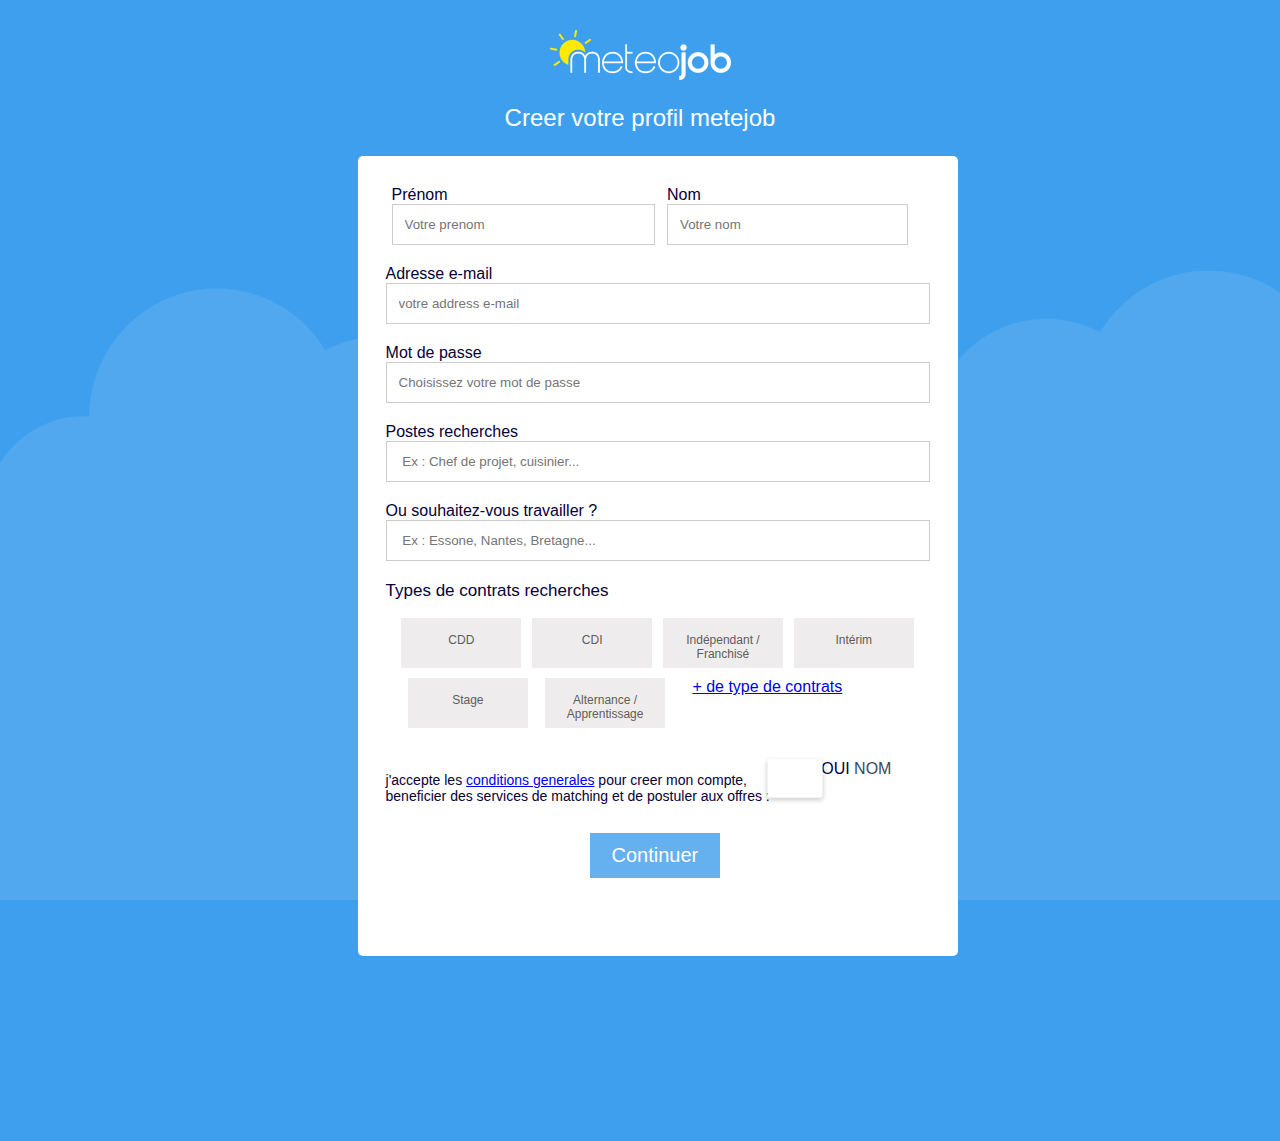
==== index.html @ 71599a5b "amelioration du code" ====
<!DOCTYPE html>
<html lang="fr" dir="ltr">
  <head>
    <link rel="stylesheet" href="css/style.css">
    <meta charset="utf-8">
    <title>metejob</title>
  </head>

  <body>
        <div class="row">

            <div class="col-75">

              <div class="logo">
              <img src="img/logo-white.png" alt="logo" >
              </div>

              <h2>Creer votre profil metejob</h2>

              <div class="contener">
                <form class="" action="index.html" method="post">
                  <div class="row">
                    <div class="col-58">
                      <h3></h3>

          <div class="ron">
              <div class="col-50">
                <label for="prenom">Prénom</label>
                <input type="text" id="prenom" name="prenom" placeholder="Votre prenom" required>
              </div>
              <div class="col-50">
                <label for="nom">Nom</label>
                <input type="text" id="nom" name="nom" placeholder="Votre nom" required>
              </div>
          </div>

          <label for="mail">Adresse e-mail</label>
          <input type="text" id="mail" name="mail" placeholder="votre address e-mail" required>
          <label for="password">Mot de passe</label>
          <input type="text" id="password" name="password" placeholder="Choisissez votre mot de passe" required>
          <label for="poste">Postes recherches</label>
          <input type="text" id="poste" name="poste" placeholder=" Ex : Chef de projet, cuisinier..." required>
          <label for="travail">Ou souhaitez-vous travailler ? </label>
          <input type="text" id="travail" name="travail" placeholder=" Ex : Essone, Nantes, Bretagne..." required>



        </div>

        <h3>Types de contrats recherches</h3>
<div class="col">
          
          <div>
            <label for="">
                <input type="checkbox" name="
                " >
                <span class="liste">CDD</span>
            </label>
        
    </div>

    <div>
        <label for="">
            <input type="checkbox" name="
            " >
            <span class="liste">CDI</span>
        </label>
    
</div>

<div>
    <label for="">
        <input type="checkbox" name="
        " >
        <span class="liste">Indépendant / <br> Franchisé</span>
    </label>

</div>

<div>
  <label for="">
      <input type="checkbox" name="
      " >
      <span class="liste3">Intérim</span>
  </label>

</div>


<div>
<label for="">
  <input type="checkbox" name="
  " >
  <span class="liste">Stage</span>
</label>

</div>

<div>
<label for="">
<input type="checkbox" name="
" >
<span class="liste">Alternance / <br> Apprentissage</span>
</label>

</div>

  <div class="plusde">
  <a href="#">+ de type de contrats</a>
  </div>


</div>


          <div class="contrat">
            <div class="condition"> <p>j'accepte les <a href="#">conditions generales</a> pour creer mon compte, <br> 
              beneficier des services de matching et de postuler aux offres : </p>
              
             </div>
             <div class="toggleBox">
              <div class="toggle">
                <input type="checkbox" class="a">
                <label for="" class="onbtn">OUI</label>
                <label for="" class="ofbtn">NOM</label>
              </div>
            
          </div>

            

          </div>
 

        </div>
        <div class="envoi">
          <input type="submit"  value="Continuer">

        </div>

                  </div>
                 

                </form>

              </div>

            </div>

        </div>
  </body>
</html>
---- css/style.css ----
body{
  font-family: sans-serif;
  margin: 0;
  padding: 0;
  background-color: rgb(62, 159, 238);
  background-image: url(../img/bg-clouds.png);
  background-attachment: fixed;
  color: rgb(6, 0, 56);
}
h2{

  text-align: center;
  margin-bottom: 5px;
  color: #fff;
  font-weight: 500;
}
*{
  box-sizing: border-box;

}
.row{
  display: -ms-flexbox;
  display: flex;
  -ms-flex-wrap: wrap;
  flex-wrap: wrap;
  margin: 0 10px;



}
.col-5O{
  -ms-flex: 50%;
  flex: 50%;
}
.col-75{
  -ms-flex: 75%;
  flex: 75%;
}
.col-50, .col-75{
  padding: 0 16px;
}
.contener{
  background-color: #fff;
  padding: 13px 18px 13px 18px;
  
  border-radius: 5px;
  height: 800px;
width: 600px;
margin: 2% 27% 15%;

}

input[type=text]{
  width: 100%;
  margin-bottom: 20px;
  padding: 12px;
  border: 1px solid #ccc;
}
.ron{
  display: inline-flex;
}

.ron .col-50{
  margin:0 -10px;
}
h3{ font-size: 17px;
  font-weight: normal;
  margin-top: 0px;
}
.col{
  display: flex;
  flex-wrap: wrap;
 

}
input[type=checkbox]{
  width: 40px;
  background-color: rgb(97, 158, 228);
  
}
.col label input{
  width: 100px;
  background-color: rgb(119, 163, 243);
}
.contrat{
  display: flex;
  margin-top: 20px;
  align-content: space-around;
}
.condition p{
  font-weight: 500;
  font-size: 14px;
}
input[type=submit]{
  width: 130px;
  height: 45px;
  padding: 5px 2px;
  background-color: rgb(101, 177, 240);
  border: none;
  font-size: 15px;
  margin: 0 38%;
  color: #fff;

  
}
.envoi {
  font-weight: bold;
  margin-top: 15px;

}
.logo{
  text-align: center;
  margin-top: 30px;
  position: relative;
}
.col div label{
  cursor: pointer;
}
.col div label input[type="checkbox"]{
  display: none;
}
.col{
  margin: 0 5px;
  justify-content: space-around;
  flex-wrap: wrap;
  justify-content: flex-start;
  justify-content: space-evenly;
  align-content: center;

}
.col div label span{
  position: relative;
  display: inline-block;
  background: #eeecec;
  padding: 15px 10px;
  color: rgb(94, 92, 92);
  /*text-shadow: 0 1px 4px rgba(0, 0, 0, .5);*/
  font-size: 12px;
  transition: 0.4s;
  user-select: none;
  overflow: hidden;
  height: 50px;
  width: 120px;
  text-align: center;
  margin-bottom: 6px;

  
}
.col-2{
  display: flex;
  justify-content: space-around;
  flex-wrap: wrap;
  width: 100%;
}
.col-2 div label:first-child{
  margin-left: -45px;
}
.col-2 > div label:nth-of-type(2){
  margin-left: -45px;

}

.plusde label span input[type="checkbox"]{
  box-shadow: none;
  font-size: 20px;
}
.col-2 .liste2 a{
  background: none;
}
.col div label span a{
  font-size: 12px;
  font-weight: bold;
  
}
.col-2 div label span:nth-last-child(3){
border: none;
}
.plusde a{
  margin-left: 10px;
  margin-right: 65px;
  margin-top: 50px;
  
}
.envoi input[type="submit"]{
  cursor: pointer;
  font-size: 20px;
}

.col div label input:checked{
  background: red;
}

.bouttonbox input[type="checkbox"]{
  width: 100px;
  height: 40;
  background: red;
  -webkit-appearance: none;

}



.bouttonbox input[type="checkbox"] {
  position: relative;
  width: 110px;
  height: 38px;
  background: #bdc3c7;
  -webkit-appearance: none;
  border-radius: 5px;
  outline: none;
  transition: .4s;
  box-shadow: inset 0 0 5px rgba(0, 0, 0, 0.2);
  cursor: pointer;
}

input:checked[type="checkbox"] {
  background: #3498db;
}

input[type="checkbox"]::before {
  z-index: 2;
  position: absolute;
  content: "";
  left: 0;
  width: 50px;
  height: 35px;
  background: #fff;
  border-radius: 5%;
  transform: scale(1.1);
  box-shadow: 0 2px 5px rgba(0, 0, 0, 0.2);
  transition: .4s;
}

input:checked[type="checkbox"]::before {
  left: 59px;
}

.toggle {
  position: relative;
  display: inline;
}



.onbtn {
  bottom: 15px;
  left: 10px;
}

.ofbtn {
  bottom: 15px;
  right: 10px;
  color: #34495e;
}
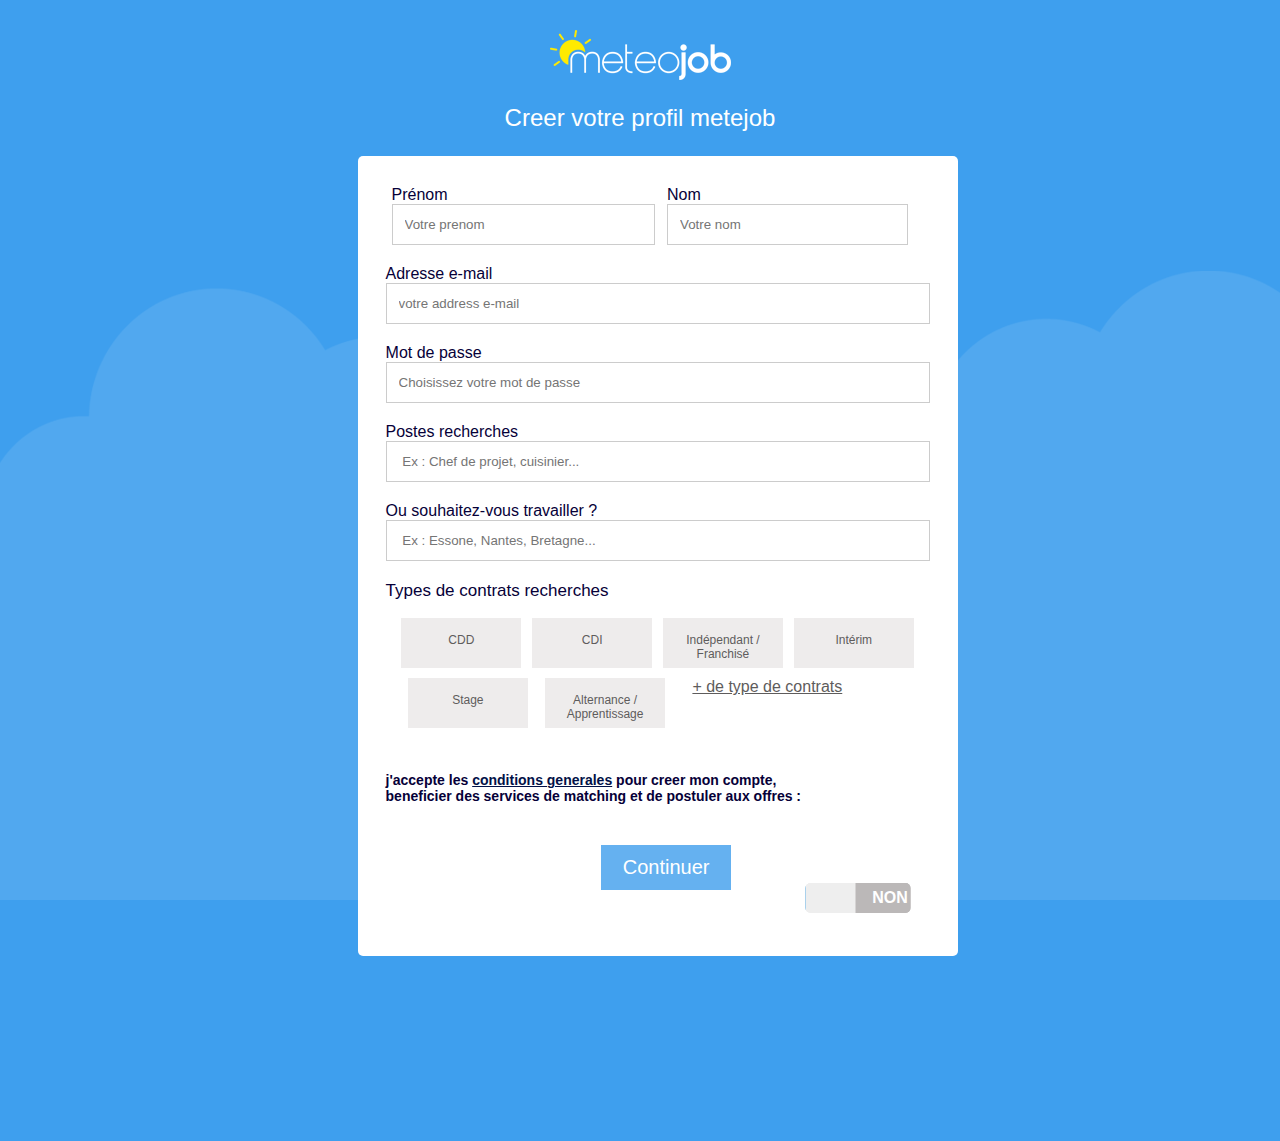
==== commit 983637c5: "ajout du swicth boutton" ====
--- a/index.html
+++ b/index.html
@@ -118,25 +118,32 @@
               beneficier des services de matching et de postuler aux offres : </p>
               
              </div>
-             <div class="toggleBox">
-              <div class="toggle">
-                <input type="checkbox" class="a">
-                <label for="" class="onbtn">OUI</label>
-                <label for="" class="ofbtn">NOM</label>
-              </div>
-            
+     
           </div>
 
             
 
           </div>
+          <div class="checkbox-btn">
+            <input type="checkbox" name="">
+            <div><span class="slide"></span></div>
+      
+            </div>
+
+          <div class="envoi">
+            <input type="submit"  value="Continuer">
+  
+          </div>
+
+          <div class="checkbox-btn">
+            <input type="checkbox" name="">
+            <div><span class="slide"></span></div>
+      
+            </div>
  
 
         </div>
-        <div class="envoi">
-          <input type="submit"  value="Continuer">
-
-        </div>
+       
 
                   </div>
                  
--- a/css/style.css
+++ b/css/style.css
@@ -47,6 +47,10 @@
   height: 800px;
 width: 600px;
 margin: 2% 27% 15%;
+max-width: 600px;
+max-height: 800px;
+min-width: 600px;
+min-height: 800px;
 
 }
 
@@ -90,6 +94,11 @@
 .condition p{
   font-weight: 500;
   font-size: 14px;
+  font-weight: 900;
+}
+.condition a{
+  color: rgb(2, 17, 71);
+  
 }
 input[type=submit]{
   width: 130px;
@@ -98,7 +107,9 @@
   background-color: rgb(101, 177, 240);
   border: none;
   font-size: 15px;
-  margin: 0 38%;
+  margin-top: 2%;
+  margin-bottom: 10px;
+  margin-left: 40%;
   color: #fff;
 
   
@@ -178,7 +189,8 @@
 .plusde a{
   margin-left: 10px;
   margin-right: 65px;
-  margin-top: 50px;
+  margin-top: 80px;
+  color: rgb(94, 92, 92);
   
 }
 .envoi input[type="submit"]{
@@ -200,60 +212,84 @@
 
 
 
-.bouttonbox input[type="checkbox"] {
-  position: relative;
-  width: 110px;
-  height: 38px;
-  background: #bdc3c7;
-  -webkit-appearance: none;
+.checkbox-btn{
+  position: absolute;  
+  top: 50%;
+  left: 50%;
+  transform: translate(-50%, -50%);
+  width: 105px;
+  height: 30px;
+  margin-top: 35%;
+  margin-left: 17%;
+  
+  
+}
+.checkbox-btn input{
+  position: absolute;
+  top: 0;
+  left: 0;
+  width: 100%;
+  height: 100%;
+  display: block;
+  cursor: pointer;
+  opacity: 0;
+  z-index: 1;
+}
+.checkbox-btn div{
+  position: absolute;
+  top: 0;
+  left: 0;
+  width: 100%;
+  height: 100%;
+  
   border-radius: 5px;
-  outline: none;
-  transition: .4s;
-  box-shadow: inset 0 0 5px rgba(0, 0, 0, 0.2);
-  cursor: pointer;
-}
-
-input:checked[type="checkbox"] {
+  
+  overflow: hidden;
+  
+}
+
+.checkbox-btn div .slide{
+  position: absolute;
+  top: 0;
+  left: 0;
+  width: 60px;
+  height: 50px;
+  background: rgb(238, 238, 238);
+  transition: 0.5s;
+}
+.checkbox-btn input:checked + div .slide{
+  transform: translateX(60px);
+}
+
+.checkbox-btn .slide:before{
+  content: 'OUI';
+  position: absolute;
+  top: 0;
+  left: -60px;
+  text-align: center;
+  width: 60px;
+  height: 100%;
   background: #3498db;
-}
-
-input[type="checkbox"]::before {
-  z-index: 2;
-  position: absolute;
-  content: "";
-  left: 0;
-  width: 50px;
-  height: 35px;
-  background: #fff;
-  border-radius: 5%;
-  transform: scale(1.1);
-  box-shadow: 0 2px 5px rgba(0, 0, 0, 0.2);
-  transition: .4s;
-}
-
-input:checked[type="checkbox"]::before {
-  left: 59px;
-}
-
-.toggle {
-  position: relative;
-  display: inline;
-}
-
-
-
-.onbtn {
-  bottom: 15px;
-  left: 10px;
-}
-
-.ofbtn {
-  bottom: 15px;
-  right: 10px;
-  color: #34495e;
-}
-
-
+  font-weight: 800;
+  color: rgb(255, 255, 255);
+  line-height: 30px;
+}
+.checkbox-btn .slide:after{
+  content: 'NON';
+  position: absolute;
+  top: 0;
+  right: -60px;
+  text-align: center;
+  width: 70px;
+  height: 100%;
+  background: #bbb8b8;
+  font-weight: 800;
+  color: rgb(255, 255, 255);
+  line-height: 30px;
+}
+.checkbox-btn .slide:after:checked{
+  
+}
 
 
 
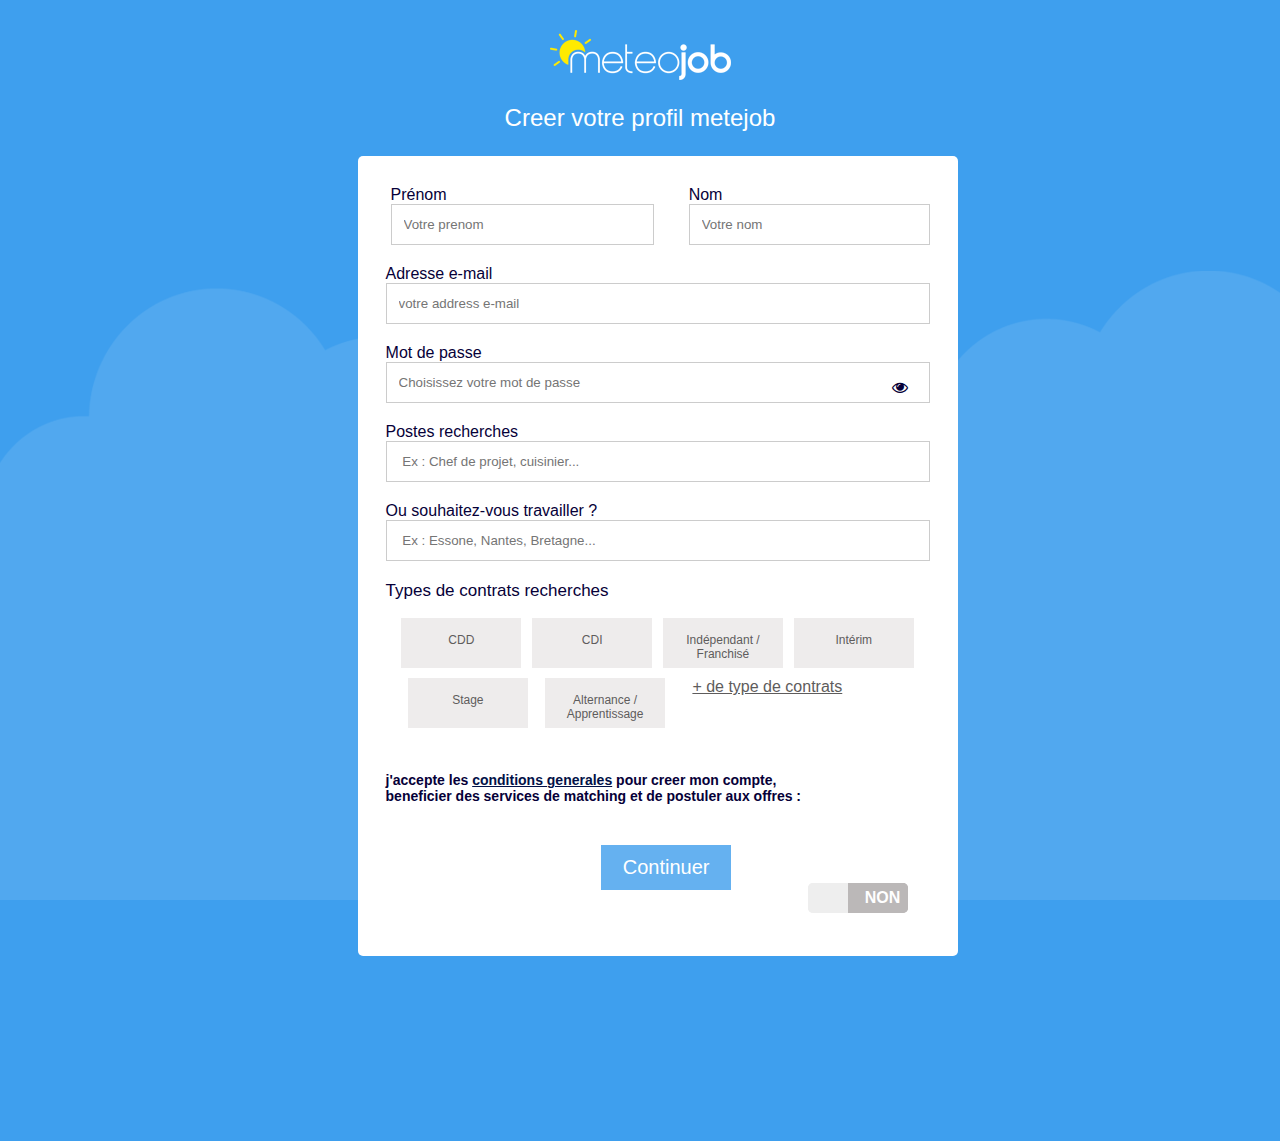
==== commit 28b03969: "ajout de l'icon oeil au password" ====
--- a/index.html
+++ b/index.html
@@ -2,6 +2,7 @@
 <html lang="fr" dir="ltr">
   <head>
     <link rel="stylesheet" href="css/style.css">
+    <link rel="stylesheet" href="https://cdnjs.cloudflare.com/ajax/libs/font-awesome/4.7.0/css/font-awesome.min.css">
     <meta charset="utf-8">
     <title>metejob</title>
   </head>
@@ -28,7 +29,7 @@
                 <label for="prenom">Prénom</label>
                 <input type="text" id="prenom" name="prenom" placeholder="Votre prenom" required>
               </div>
-              <div class="col-50">
+              <div class="col-51">
                 <label for="nom">Nom</label>
                 <input type="text" id="nom" name="nom" placeholder="Votre nom" required>
               </div>
@@ -37,6 +38,7 @@
           <label for="mail">Adresse e-mail</label>
           <input type="text" id="mail" name="mail" placeholder="votre address e-mail" required>
           <label for="password">Mot de passe</label>
+          <i class="fa fa-eye"></i>
           <input type="text" id="password" name="password" placeholder="Choisissez votre mot de passe" required>
           <label for="poste">Postes recherches</label>
           <input type="text" id="poste" name="poste" placeholder=" Ex : Chef de projet, cuisinier..." required>
--- a/css/style.css
+++ b/css/style.css
@@ -65,7 +65,12 @@
 }
 
 .ron .col-50{
-  margin:0 -10px;
+  margin: 0 -11px;
+  right: 40px;
+  
+}
+.ron .col-51{
+  margin-left: 30px;
 }
 h3{ font-size: 17px;
   font-weight: normal;
@@ -217,7 +222,7 @@
   top: 50%;
   left: 50%;
   transform: translate(-50%, -50%);
-  width: 105px;
+  width: 100px;
   height: 30px;
   margin-top: 35%;
   margin-left: 17%;
@@ -252,7 +257,7 @@
   position: absolute;
   top: 0;
   left: 0;
-  width: 60px;
+  width: 50px;
   height: 50px;
   background: rgb(238, 238, 238);
   transition: 0.5s;
@@ -287,8 +292,10 @@
   color: rgb(255, 255, 255);
   line-height: 30px;
 }
-.checkbox-btn .slide:after:checked{
-  
+i{
+  position: absolute;
+  margin-top: 35px;
+  margin-left: 410px;
 }
 
 
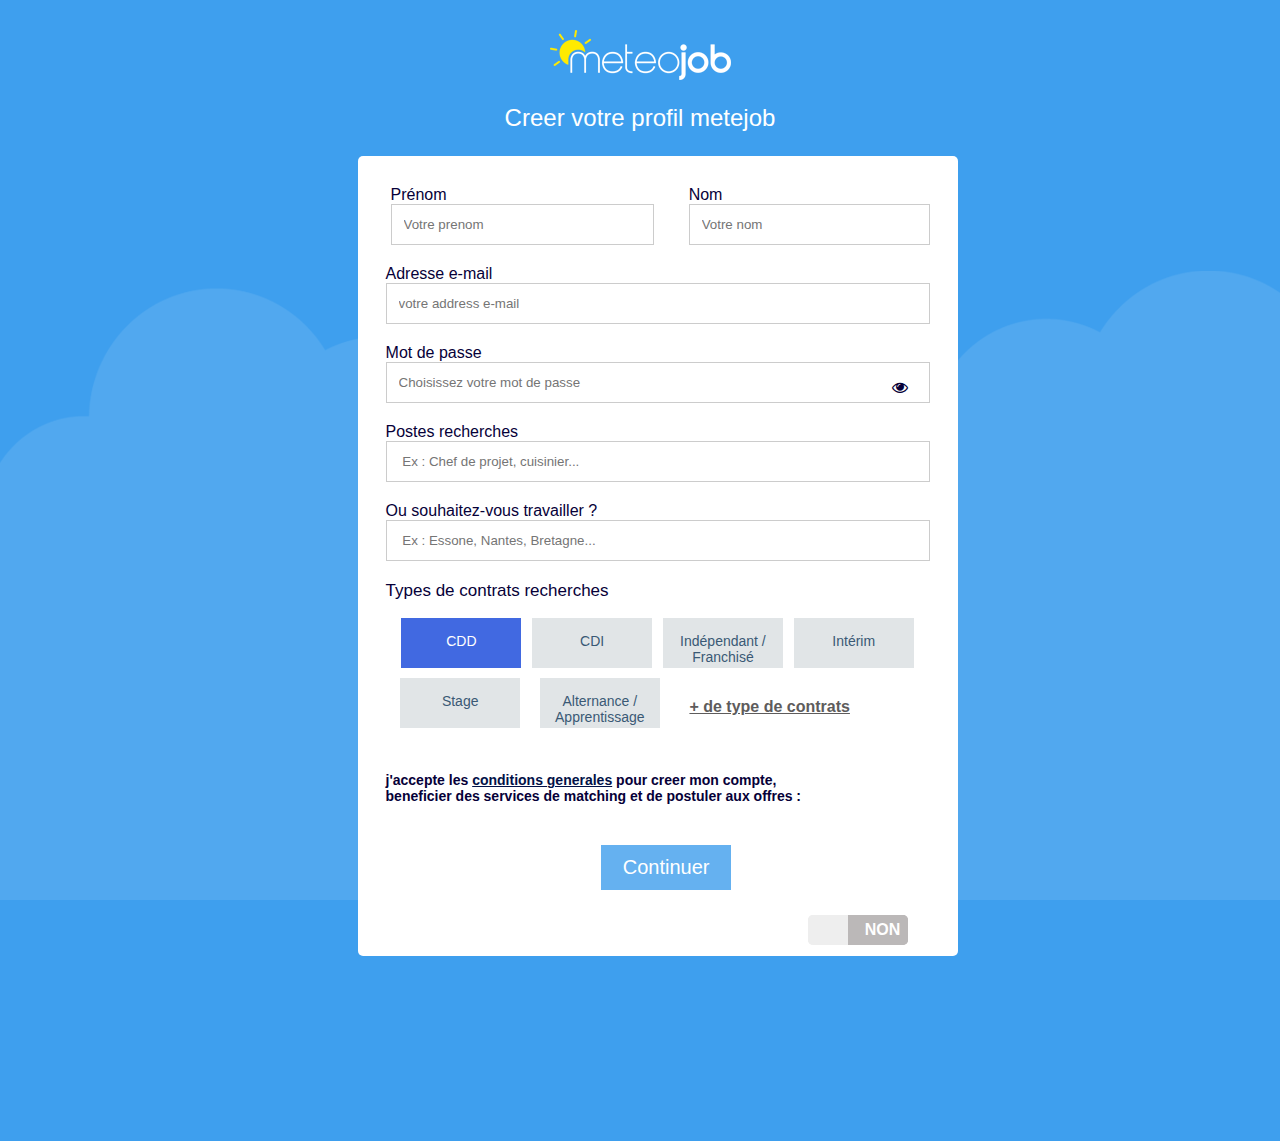
==== commit 72446a75: "ajustement des elements" ====
--- a/index.html
+++ b/index.html
@@ -56,7 +56,7 @@
             <label for="">
                 <input type="checkbox" name="
                 " >
-                <span class="liste">CDD</span>
+                <span class="liste0">CDD</span>
             </label>
         
     </div>
--- a/css/style.css
+++ b/css/style.css
@@ -89,7 +89,7 @@
 }
 .col label input{
   width: 100px;
-  background-color: rgb(119, 163, 243);
+  background-color: rgb(10, 72, 187);
 }
 .contrat{
   display: flex;
@@ -131,9 +131,11 @@
 }
 .col div label{
   cursor: pointer;
+  
 }
 .col div label input[type="checkbox"]{
   display: none;
+  
 }
 .col{
   margin: 0 5px;
@@ -142,16 +144,36 @@
   justify-content: flex-start;
   justify-content: space-evenly;
   align-content: center;
-
-}
+  width: 800px;
+
+}
+
+.col div:nth-child(5){
+
+  margin-right: 10px;
+}
+
+.col div:nth-child(6){
+
+  margin-right: 10px;
+  
+}
+
+.col div:nth-child(7){
+
+  margin-top: 20px;
+  
+  
+}
+
 .col div label span{
   position: relative;
   display: inline-block;
-  background: #eeecec;
+  background: #e1e5e7;
   padding: 15px 10px;
-  color: rgb(94, 92, 92);
+  color: rgb(58, 89, 117);
   /*text-shadow: 0 1px 4px rgba(0, 0, 0, .5);*/
-  font-size: 12px;
+  font-size: 14px;
   transition: 0.4s;
   user-select: none;
   overflow: hidden;
@@ -159,9 +181,15 @@
   width: 120px;
   text-align: center;
   margin-bottom: 6px;
-
-  
-}
+}
+
+.col .liste0{
+  background: royalblue;
+  color: #fff;
+}
+
+
+
 .col-2{
   display: flex;
   justify-content: space-around;
@@ -196,6 +224,7 @@
   margin-right: 65px;
   margin-top: 80px;
   color: rgb(94, 92, 92);
+  font-weight: 900;
   
 }
 .envoi input[type="submit"]{
@@ -224,7 +253,7 @@
   transform: translate(-50%, -50%);
   width: 100px;
   height: 30px;
-  margin-top: 35%;
+  margin-top: 480px;
   margin-left: 17%;
   
   
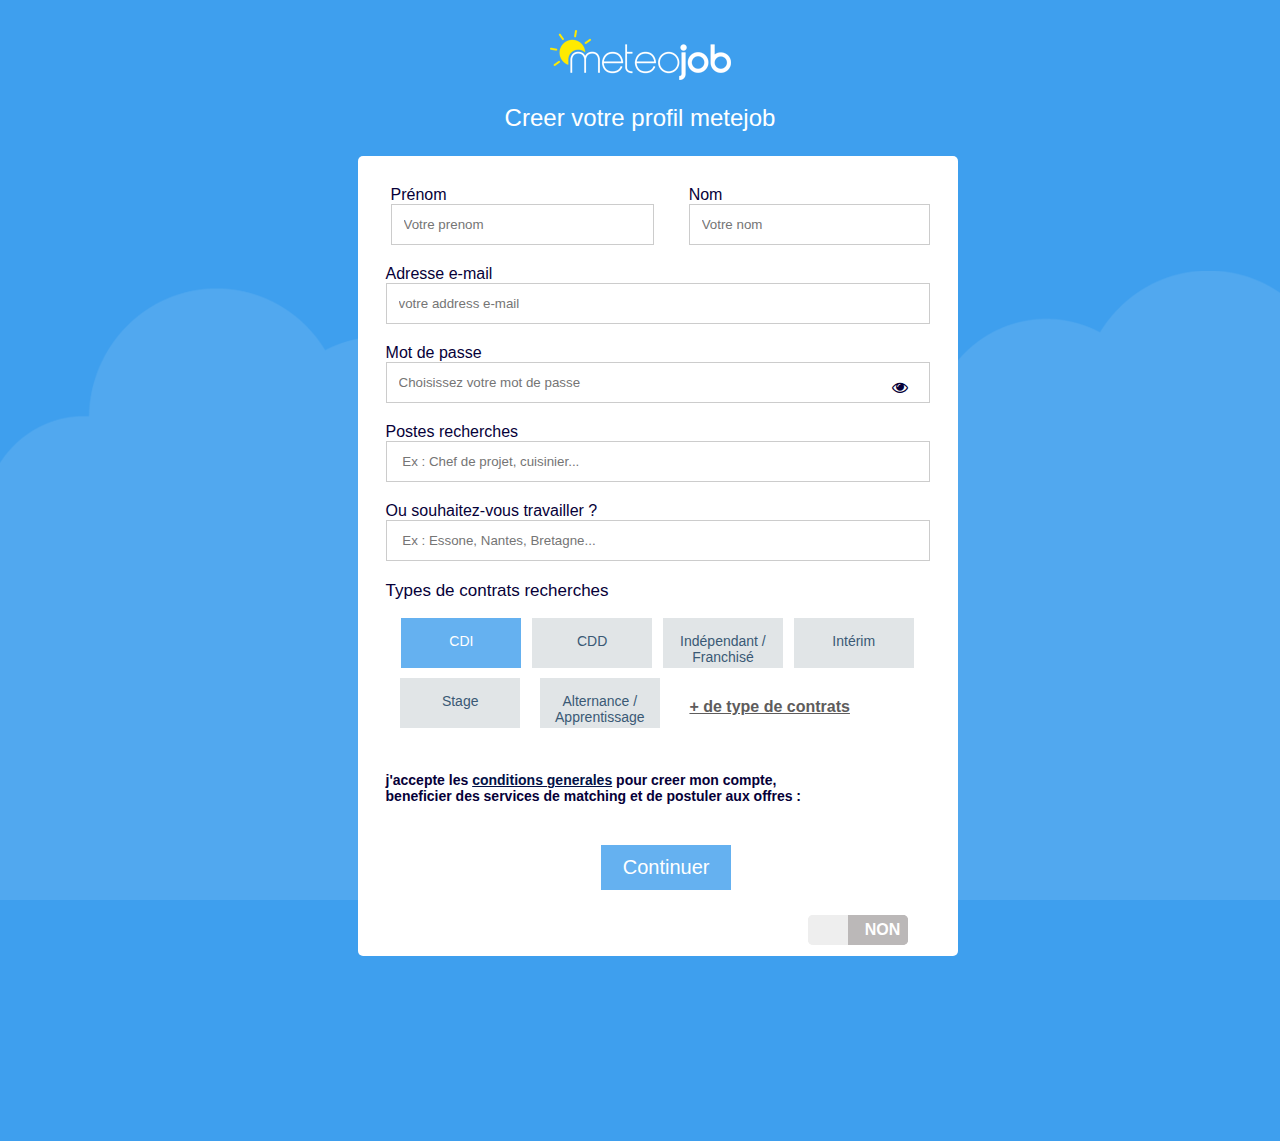
==== commit 532cf208: "indentement du code, cdi avec cdd, et harmonisation des coleurs" ====
--- a/index.html
+++ b/index.html
@@ -8,154 +8,156 @@
   </head>
 
   <body>
-        <div class="row">
+          <div class="row">
 
-            <div class="col-75">
+          <div class="col-75">
 
-              <div class="logo">
-              <img src="img/logo-white.png" alt="logo" >
-              </div>
-
-              <h2>Creer votre profil metejob</h2>
-
-              <div class="contener">
-                <form class="" action="index.html" method="post">
-                  <div class="row">
-                    <div class="col-58">
-                      <h3></h3>
-
-          <div class="ron">
-              <div class="col-50">
-                <label for="prenom">Prénom</label>
-                <input type="text" id="prenom" name="prenom" placeholder="Votre prenom" required>
-              </div>
-              <div class="col-51">
-                <label for="nom">Nom</label>
-                <input type="text" id="nom" name="nom" placeholder="Votre nom" required>
-              </div>
+          <div class="logo">
+          <img src="img/logo-white.png" alt="logo" >
           </div>
 
-          <label for="mail">Adresse e-mail</label>
-          <input type="text" id="mail" name="mail" placeholder="votre address e-mail" required>
-          <label for="password">Mot de passe</label>
-          <i class="fa fa-eye"></i>
-          <input type="text" id="password" name="password" placeholder="Choisissez votre mot de passe" required>
-          <label for="poste">Postes recherches</label>
-          <input type="text" id="poste" name="poste" placeholder=" Ex : Chef de projet, cuisinier..." required>
-          <label for="travail">Ou souhaitez-vous travailler ? </label>
-          <input type="text" id="travail" name="travail" placeholder=" Ex : Essone, Nantes, Bretagne..." required>
+          <h2>Creer votre profil metejob</h2>
+
+          <div class="contener">
+                <form class="" action="index.html" method="post">
+                        <div class="row">
+                        <div class="col-58">
+                        <h3></h3>
+
+                        <div class="ron">
+                        <div class="col-50">
+                              <label for="prenom">Prénom</label>
+                              <input type="text" id="prenom" name="prenom" placeholder="Votre prenom" required>
+                              </div>
+                              <div class="col-51">
+                              <label for="nom">Nom</label>
+                              <input type="text" id="nom" name="nom" placeholder="Votre nom" required>
+                              </div>
+                              </div>
+
+                                  <label for="mail">Adresse e-mail</label>
+                                  <input type="text" id="mail" name="mail" placeholder="votre address e-mail" required>
+                                  <label for="password">Mot de passe</label>
+                                  <i class="fa fa-eye"></i>
+                                  <input type="text" id="password" name="password" placeholder="Choisissez votre mot de passe" required>
+                                  <label for="poste">Postes recherches</label>
+                                  <input type="text" id="poste" name="poste" placeholder=" Ex : Chef de projet, cuisinier..." required>
+                                  <label for="travail">Ou souhaitez-vous travailler ? </label>
+                                  <input type="text" id="travail" name="travail" placeholder=" Ex : Essone, Nantes, Bretagne..." required>
 
 
 
-        </div>
+                        </div>
 
-        <h3>Types de contrats recherches</h3>
-<div class="col">
-          
-          <div>
-            <label for="">
-                <input type="checkbox" name="
-                " >
-                <span class="liste0">CDD</span>
-            </label>
-        
-    </div>
+                                <h3>Types de contrats recherches</h3>
+                                <div class="col">
+                                  
+                                  
+                                <div>
+                                      <label for="">
+                                      <input type="checkbox" name="
+                                      " >
+                                      <span class="liste0">CDI</span>
+                                </label>
+                                    
+                                </div>
 
-    <div>
-        <label for="">
-            <input type="checkbox" name="
-            " >
-            <span class="liste">CDI</span>
-        </label>
-    
-</div>
+                                <div>
+                                      <label for="">
+                                      <input type="checkbox" name="
+                                      " >
+                                      <span class="liste">CDD</span>
+                                </label>
+                            
+                                </div>
 
-<div>
-    <label for="">
-        <input type="checkbox" name="
-        " >
-        <span class="liste">Indépendant / <br> Franchisé</span>
-    </label>
+                                <div>
+                                      <label for="">
+                                      <input type="checkbox" name="
+                                      " >
+                                      <span class="liste">Indépendant / <br> Franchisé</span>
+                                </label>
 
-</div>
+                                </div>
 
-<div>
-  <label for="">
-      <input type="checkbox" name="
-      " >
-      <span class="liste3">Intérim</span>
-  </label>
+                                <div>
+                                      <label for="">
+                                      <input type="checkbox" name="
+                                    " >
+                                      <span class="liste3">Intérim</span>
+                                </label>
 
-</div>
+                                </div>
 
 
-<div>
-<label for="">
-  <input type="checkbox" name="
-  " >
-  <span class="liste">Stage</span>
-</label>
+                                <div>
+                                      <label for="">
+                                      <input type="checkbox" name="
+                                      " >
+                                      <span class="liste">Stage</span>
+                                </label>
 
-</div>
+                                </div>
 
-<div>
-<label for="">
-<input type="checkbox" name="
-" >
-<span class="liste">Alternance / <br> Apprentissage</span>
-</label>
+                                    <div>
+                                        <label for="">
+                                        <input type="checkbox" name="
+                                        " >
+                                        <span class="liste">Alternance / <br> Apprentissage</span>
+                                    </label>
 
-</div>
+                                    </div>
 
-  <div class="plusde">
-  <a href="#">+ de type de contrats</a>
-  </div>
+                                        <div class="plusde">
+                                        <a href="#">+ de type de contrats</a>
+                                    </div>
 
 
-</div>
+                                </div>
 
 
-          <div class="contrat">
-            <div class="condition"> <p>j'accepte les <a href="#">conditions generales</a> pour creer mon compte, <br> 
-              beneficier des services de matching et de postuler aux offres : </p>
-              
-             </div>
-     
-          </div>
+                                <div class="contrat">
+                                      <div class="condition"> <p>j'accepte les <a href="#">conditions generales</a> pour creer mon compte, <br> 
+                                        beneficier des services de matching et de postuler aux offres : </p>
+                                        
+                                </div>
+                            
+                                </div>
 
-            
+                                  
 
-          </div>
-          <div class="checkbox-btn">
-            <input type="checkbox" name="">
-            <div><span class="slide"></span></div>
-      
-            </div>
+                                </div>
+                                      <div class="checkbox-btn">
+                                      <input type="checkbox" name="">
+                                <div><span class="slide"></span></div>
+                          
+                                </div>
 
-          <div class="envoi">
-            <input type="submit"  value="Continuer">
-  
-          </div>
+                                      <div class="envoi">
+                                      <input type="submit"  value="Continuer">
 
-          <div class="checkbox-btn">
-            <input type="checkbox" name="">
-            <div><span class="slide"></span></div>
-      
-            </div>
- 
+                                </div>
 
-        </div>
-       
+                                
+                        
 
-                  </div>
-                 
+                                </div>
+                                <div class="checkbox-btn">
+                                  <input type="checkbox" name="">
+                                  <div><span class="slide"></span></div>
+                      
+                            </div>
+                              
+
+                        </div>
+                          
 
                 </form>
 
-              </div>
+          </div>
 
-            </div>
+          </div>
 
-        </div>
+          </div>
   </body>
 </html>
--- a/css/style.css
+++ b/css/style.css
@@ -184,7 +184,7 @@
 }
 
 .col .liste0{
-  background: royalblue;
+  background: rgb(101, 177, 240);
   color: #fff;
 }
 
@@ -247,7 +247,7 @@
 
 
 .checkbox-btn{
-  position: absolute;  
+  position: absolute;
   top: 50%;
   left: 50%;
   transform: translate(-50%, -50%);
@@ -303,7 +303,7 @@
   text-align: center;
   width: 60px;
   height: 100%;
-  background: #3498db;
+  background: rgb(101, 177, 240);
   font-weight: 800;
   color: rgb(255, 255, 255);
   line-height: 30px;
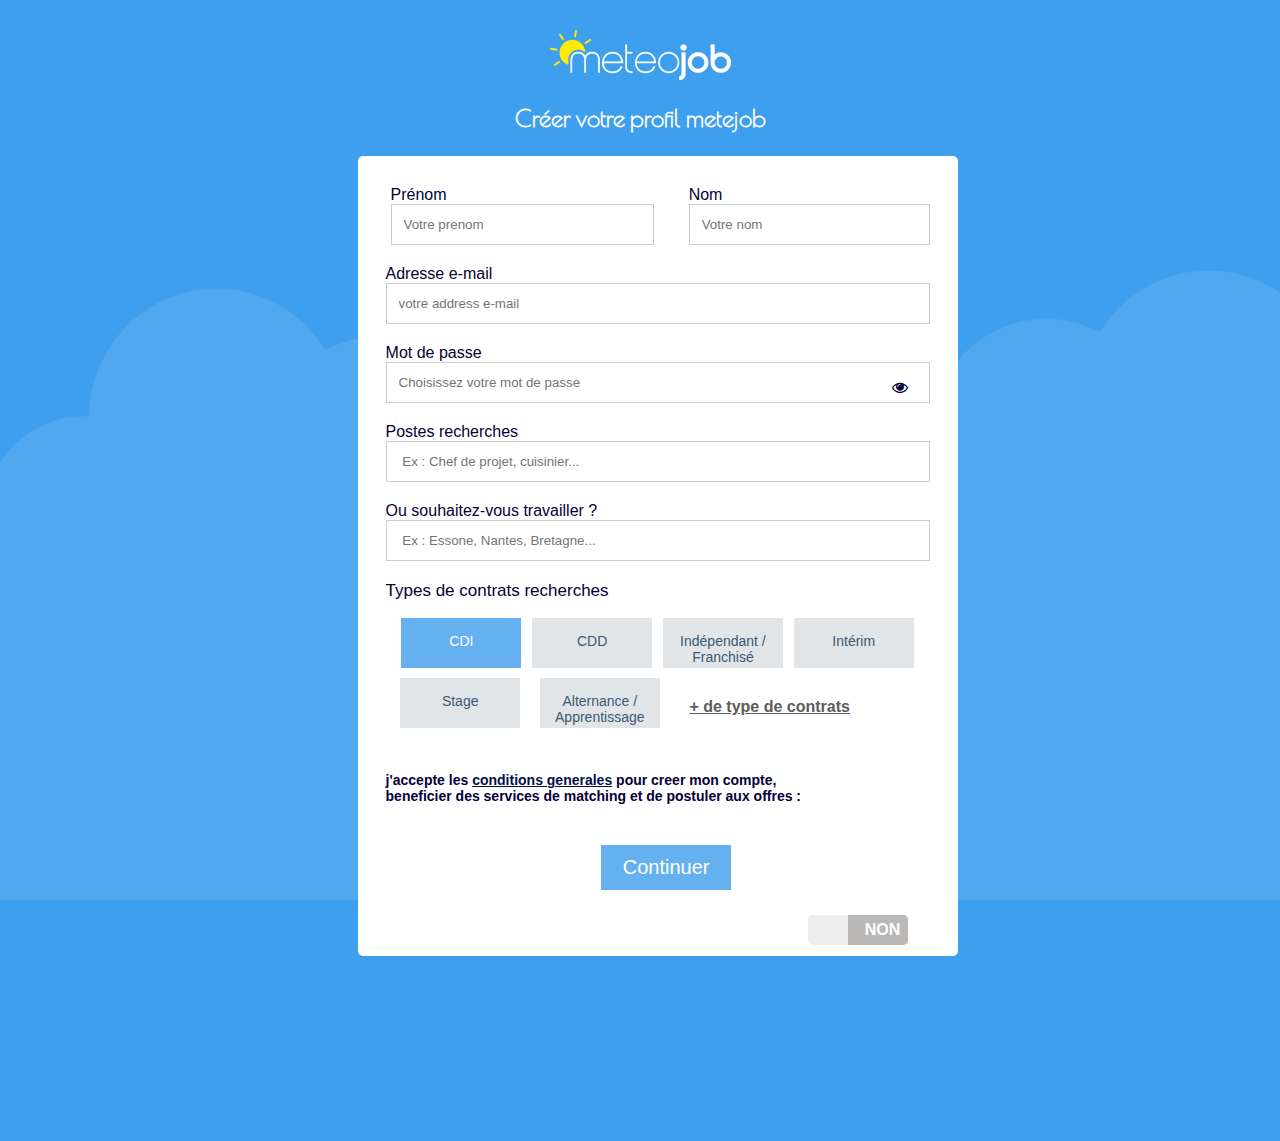
==== commit 6f599325: "changement de la police du tu titre h2" ====
--- a/index.html
+++ b/index.html
@@ -3,6 +3,7 @@
   <head>
     <link rel="stylesheet" href="css/style.css">
     <link rel="stylesheet" href="https://cdnjs.cloudflare.com/ajax/libs/font-awesome/4.7.0/css/font-awesome.min.css">
+    <link href="https://fonts.googleapis.com/css?family=Poiret+One&display=swap" rel="stylesheet">
     <meta charset="utf-8">
     <title>metejob</title>
   </head>
@@ -16,7 +17,7 @@
           <img src="img/logo-white.png" alt="logo" >
           </div>
 
-          <h2>Creer votre profil metejob</h2>
+          <h2>Créer votre profil metejob</h2>
 
           <div class="contener">
                 <form class="" action="index.html" method="post">
--- a/css/style.css
+++ b/css/style.css
@@ -12,7 +12,10 @@
   text-align: center;
   margin-bottom: 5px;
   color: #fff;
-  font-weight: 500;
+  font-weight: 900;
+  font-family: 'Poiret One', sans-serif, cursive;
+
+
 }
 *{
   box-sizing: border-box;
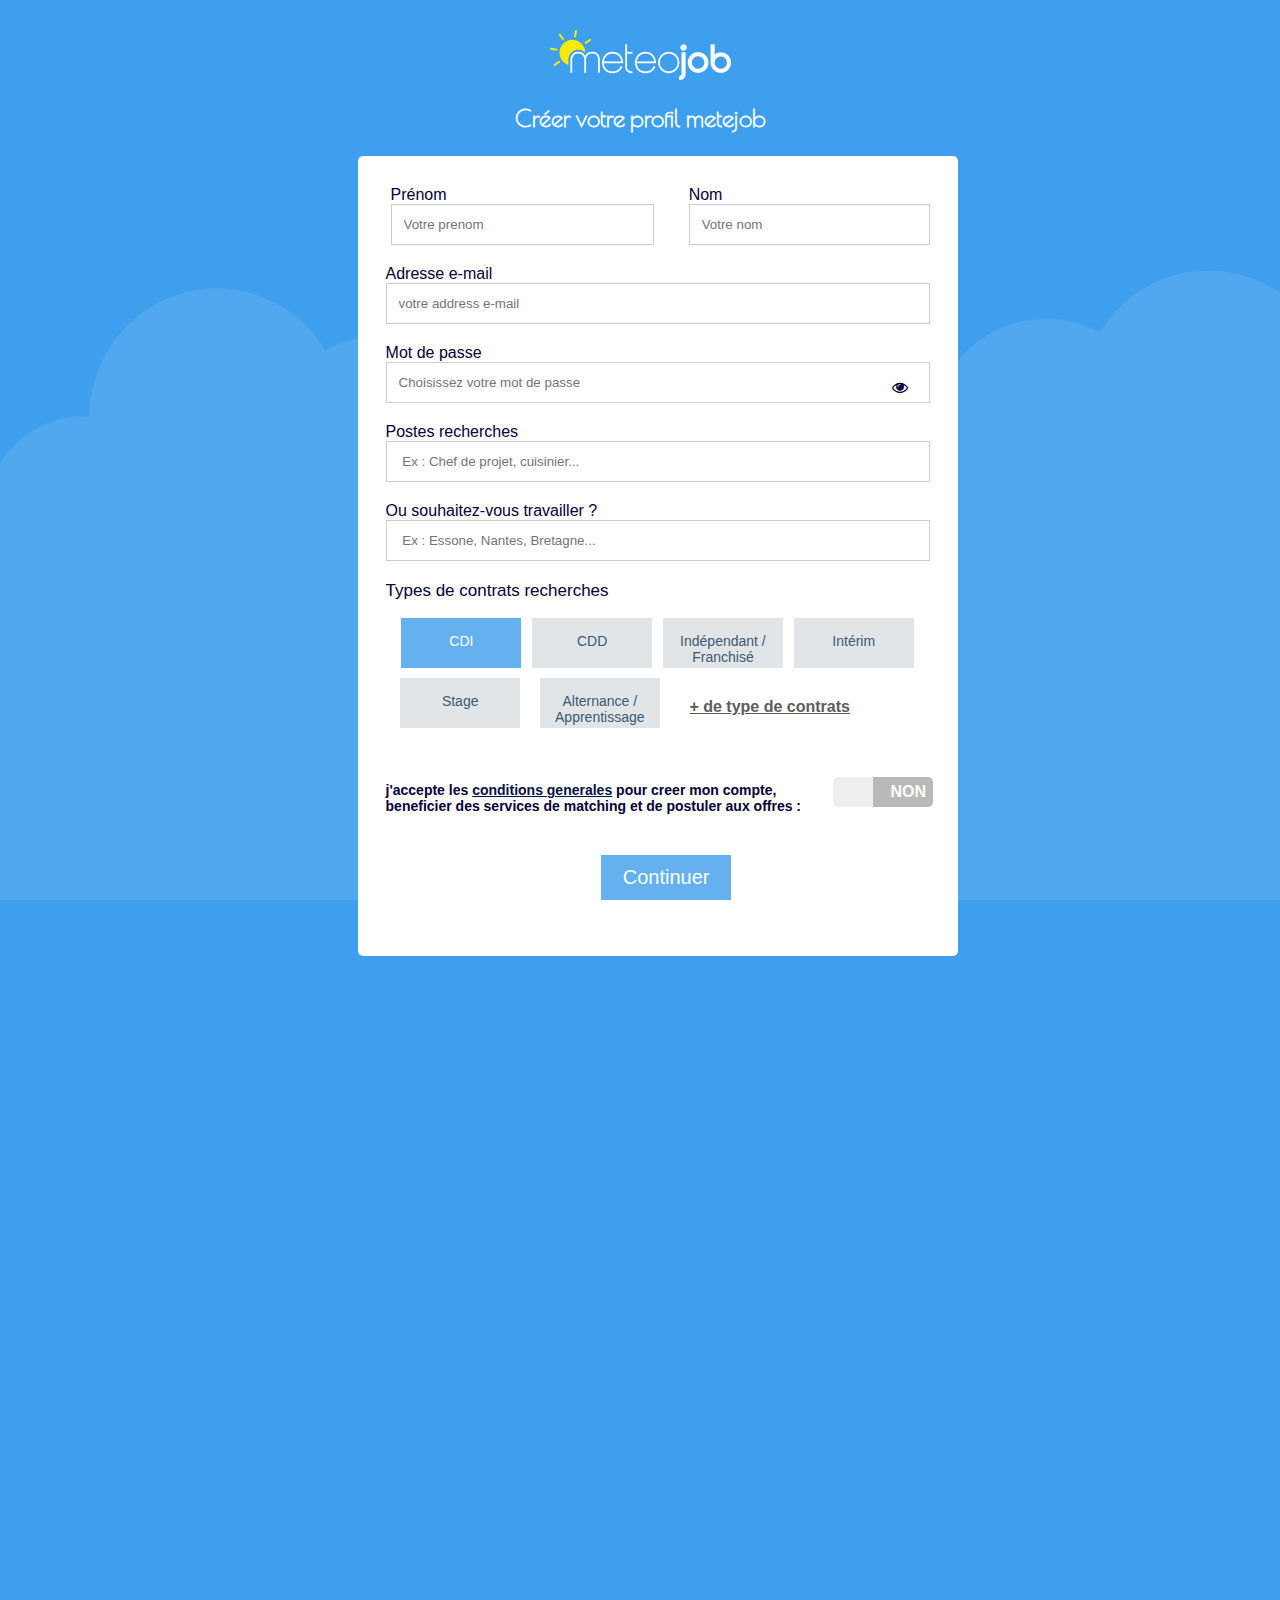
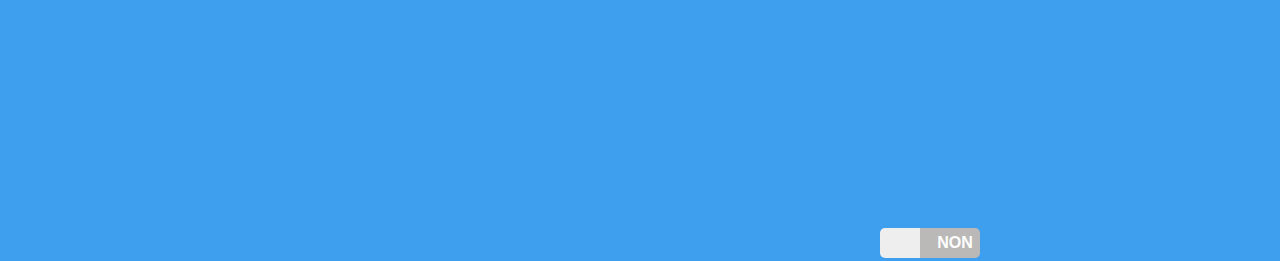
==== commit c8bd75cb: "alignement de du boutton et contrat" ====
--- a/index.html
+++ b/index.html
@@ -26,7 +26,7 @@
                         <h3></h3>
 
                         <div class="ron">
-                        <div class="col-50">
+                              <div class="col-50">
                               <label for="prenom">Prénom</label>
                               <input type="text" id="prenom" name="prenom" placeholder="Votre prenom" required>
                               </div>
@@ -118,9 +118,15 @@
 
 
                                 <div class="contrat">
+                                    <div class="checkbox-btn">
+                                          <input type="checkbox" name="">
+                                          <div><span class="slide"></span>
+                                          </div>
+                                    </div>
                                       <div class="condition"> <p>j'accepte les <a href="#">conditions generales</a> pour creer mon compte, <br> 
                                         beneficier des services de matching et de postuler aux offres : </p>
-                                        
+
+                                         
                                 </div>
                             
                                 </div>
@@ -128,11 +134,10 @@
                                   
 
                                 </div>
-                                      <div class="checkbox-btn">
-                                      <input type="checkbox" name="">
-                                <div><span class="slide"></span></div>
-                          
-                                </div>
+                                     <!--<div class="checkbox-btn">
+                                                <input type="checkbox" name="">
+                                                <div><span class="slide"></span></div>
+                                      </div>--> 
 
                                       <div class="envoi">
                                       <input type="submit"  value="Continuer">
--- a/css/style.css
+++ b/css/style.css
@@ -48,12 +48,12 @@
   
   border-radius: 5px;
   height: 800px;
-width: 600px;
-margin: 2% 27% 15%;
-max-width: 600px;
-max-height: 800px;
-min-width: 600px;
-min-height: 800px;
+  width: 600px;
+  margin: 2% 27% 15%;
+  max-width: 600px;
+  max-height: 800px;
+  min-width: 600px;
+  min-height: 800px;
 
 }
 
@@ -81,7 +81,8 @@
 }
 .col{
   display: flex;
-  flex-wrap: wrap;
+  flex-wrap: nowrap;
+
  
 
 }
@@ -95,14 +96,16 @@
   background-color: rgb(10, 72, 187);
 }
 .contrat{
-  display: flex;
-  margin-top: 20px;
-  align-content: space-around;
+ 
+ 
+  
+ 
 }
 .condition p{
   font-weight: 500;
   font-size: 14px;
   font-weight: 900;
+  font-family: Arial, sans-serif;
 }
 .condition a{
   color: rgb(2, 17, 71);
@@ -248,19 +251,22 @@
 }
 
 
+/*boutton ------------------------------------------------- switch*/
 
 .checkbox-btn{
-  position: absolute;
-  top: 50%;
+  position: relative;
+  display: block;
+  top: 60%;
   left: 50%;
   transform: translate(-50%, -50%);
   width: 100px;
   height: 30px;
-  margin-top: 480px;
-  margin-left: 17%;
-  
-  
-}
+ 
+  margin-left: 290px;
+  
+  
+}
+
 .checkbox-btn input{
   position: absolute;
   top: 0;
@@ -278,15 +284,16 @@
   left: 0;
   width: 100%;
   height: 100%;
-  
+  display: block;
   border-radius: 5px;
-  
+  margin-bottom: 200px;
   overflow: hidden;
   
 }
 
 .checkbox-btn div .slide{
   position: absolute;
+  display: block;
   top: 0;
   left: 0;
   width: 50px;
@@ -301,6 +308,7 @@
 .checkbox-btn .slide:before{
   content: 'OUI';
   position: absolute;
+  display: block;
   top: 0;
   left: -60px;
   text-align: center;
@@ -314,6 +322,7 @@
 .checkbox-btn .slide:after{
   content: 'NON';
   position: absolute;
+  display: block;
   top: 0;
   right: -60px;
   text-align: center;
